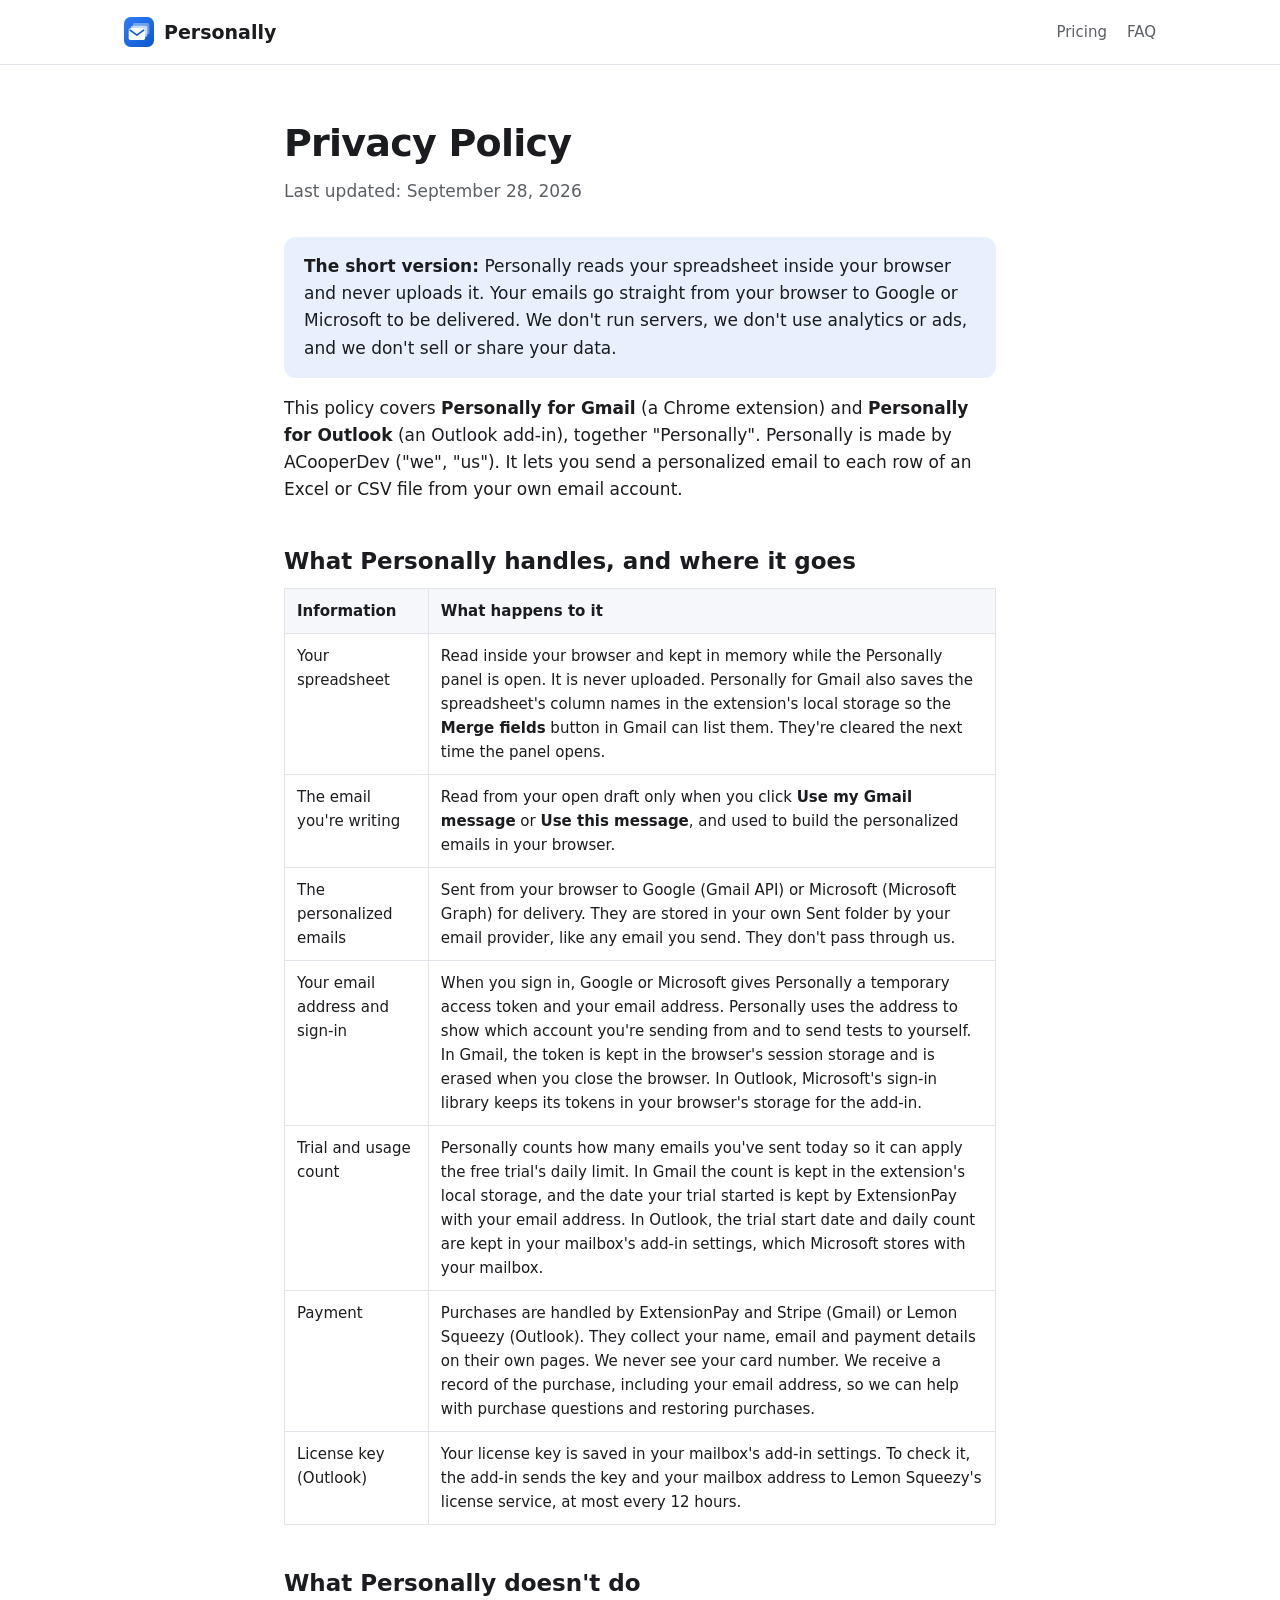
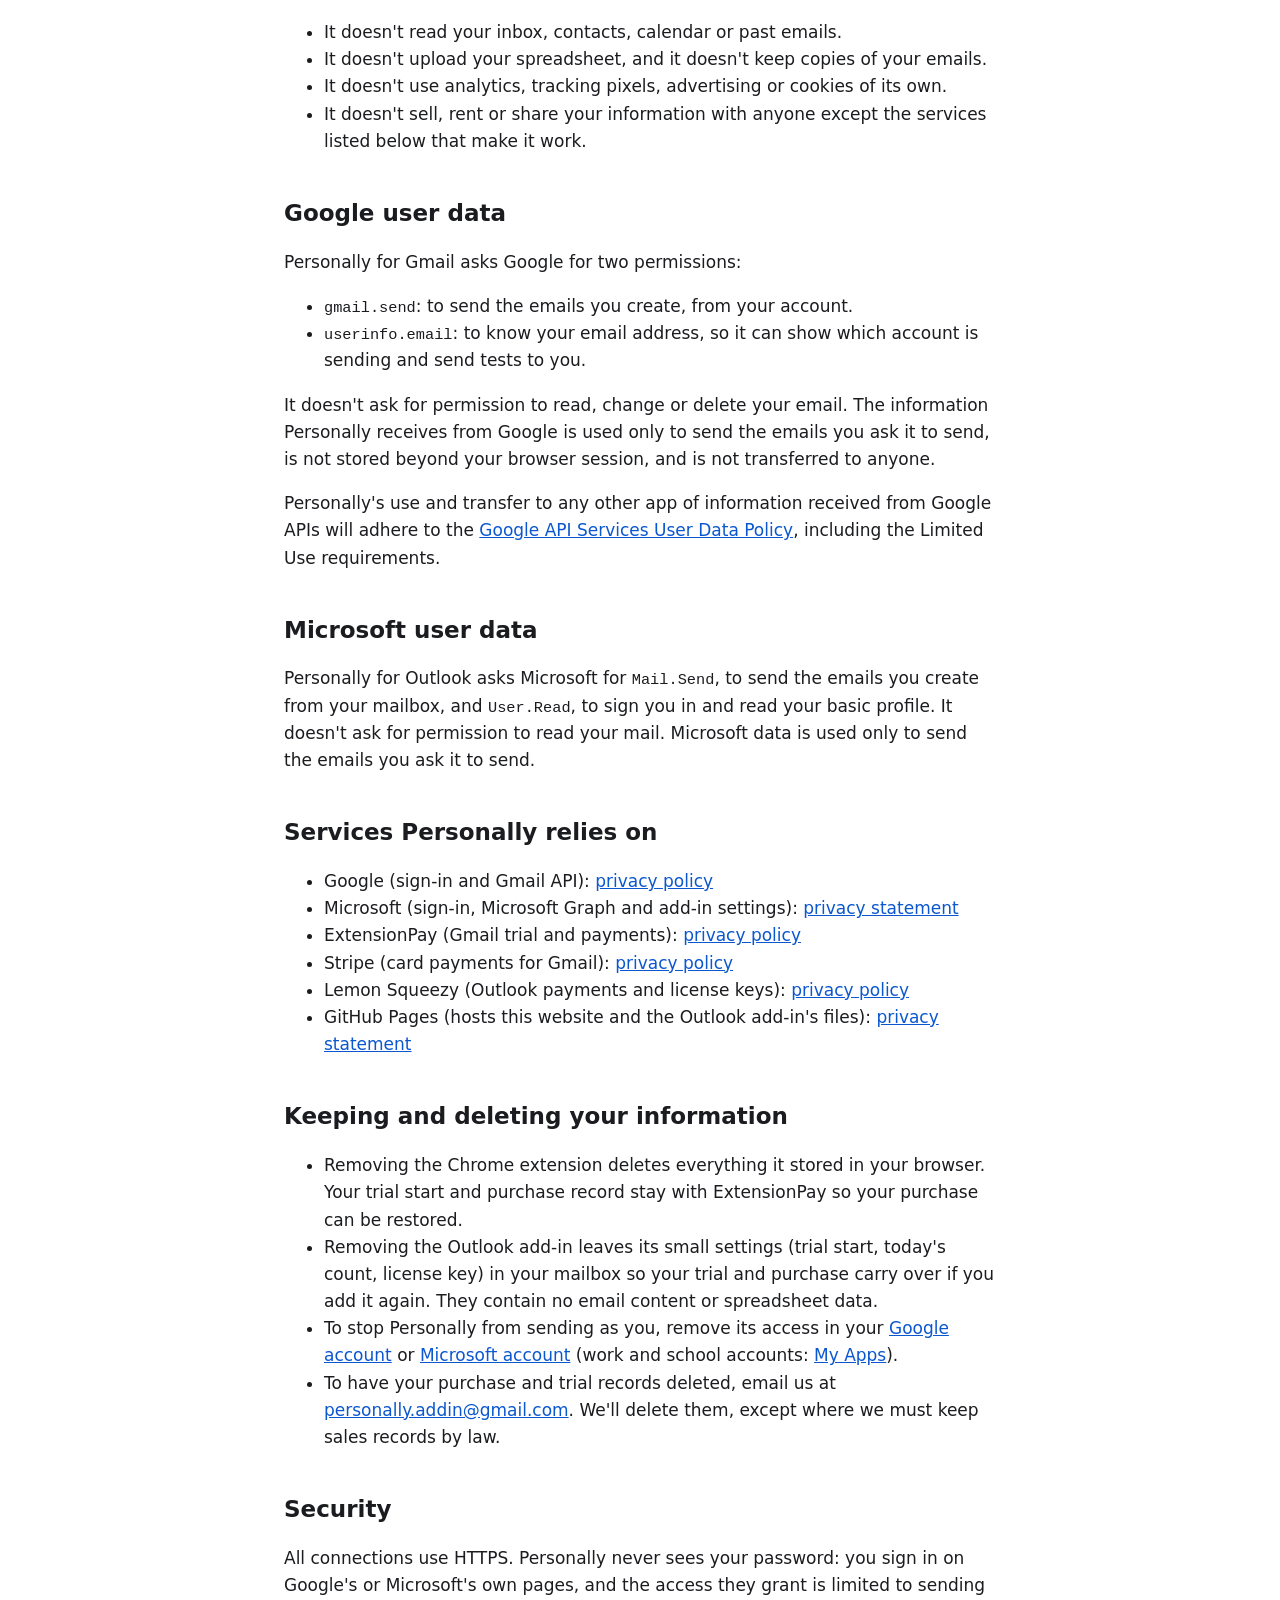
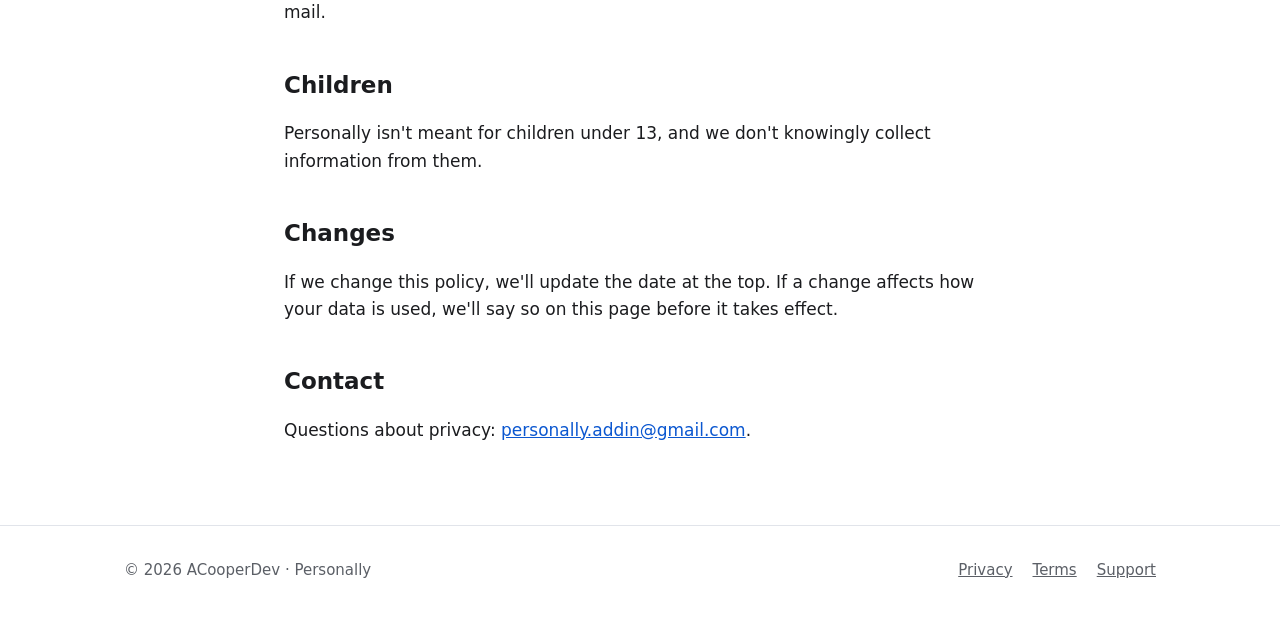
==== privacy.html @ c6eaa3c3 "Publish 2026-09-28" ====
<!doctype html>
<html lang="en">
  <head>
    <meta charset="utf-8" />
    <meta name="viewport" content="width=device-width, initial-scale=1" />
    <title>Privacy Policy · Personally</title>
    <meta name="description" content="How Personally for Gmail and Personally for Outlook handle your data." />
    <link rel="icon" href="icon.svg" type="image/svg+xml" />
    <link rel="icon" href="icon-64.png" type="image/png" sizes="64x64" />
    <link rel="stylesheet" href="style.css" />
  </head>
  <body>
    <header class="site-header">
      <div class="wrap">
        <a class="brand" href="./"><img src="icon.svg" alt="" />Personally</a>
        <nav>
          <a href="./#pricing">Pricing</a>
          <a href="./#faq">FAQ</a>
        </nav>
      </div>
    </header>

    <main class="wrap doc">
      <h1>Privacy Policy</h1>
      <p class="updated">Last updated: September 28, 2026</p>

      <p class="callout">
        <strong>The short version:</strong> Personally reads your spreadsheet inside your browser and never uploads it. Your emails go
        straight from your browser to Google or Microsoft to be delivered. We don't run servers, we don't use analytics or ads, and we
        don't sell or share your data.
      </p>

      <p>
        This policy covers <strong>Personally for Gmail</strong> (a Chrome extension) and <strong>Personally for Outlook</strong> (an
        Outlook add-in), together "Personally". Personally is made by ACooperDev ("we", "us"). It lets you send a personalized email to
        each row of an Excel or CSV file from your own email account.
      </p>

      <h2>What Personally handles, and where it goes</h2>
      <div class="table-scroll">
        <table>
          <tr>
            <th>Information</th>
            <th>What happens to it</th>
          </tr>
          <tr>
            <td>Your spreadsheet</td>
            <td>
              Read inside your browser and kept in memory while the Personally panel is open. It is never uploaded. Personally for Gmail
              also saves the spreadsheet's column names in the extension's local storage so the <strong>Merge fields</strong> button in
              Gmail can list them. They're cleared the next time the panel opens.
            </td>
          </tr>
          <tr>
            <td>The email you're writing</td>
            <td>
              Read from your open draft only when you click <strong>Use my Gmail message</strong> or <strong>Use this message</strong>,
              and used to build the personalized emails in your browser.
            </td>
          </tr>
          <tr>
            <td>The personalized emails</td>
            <td>
              Sent from your browser to Google (Gmail API) or Microsoft (Microsoft Graph) for delivery. They are stored in your own Sent
              folder by your email provider, like any email you send. They don't pass through us.
            </td>
          </tr>
          <tr>
            <td>Your email address and sign-in</td>
            <td>
              When you sign in, Google or Microsoft gives Personally a temporary access token and your email address. Personally uses the
              address to show which account you're sending from and to send tests to yourself. In Gmail, the token is kept in the
              browser's session storage and is erased when you close the browser. In Outlook, Microsoft's sign-in library keeps its
              tokens in your browser's storage for the add-in.
            </td>
          </tr>
          <tr>
            <td>Trial and usage count</td>
            <td>
              Personally counts how many emails you've sent today so it can apply the free trial's daily limit. In Gmail the count is kept
              in the extension's local storage, and the date your trial started is kept by ExtensionPay with your email address. In
              Outlook, the trial start date and daily count are kept in your mailbox's add-in settings, which Microsoft stores with your
              mailbox.
            </td>
          </tr>
          <tr>
            <td>Payment</td>
            <td>
              Purchases are handled by ExtensionPay and Stripe (Gmail) or Lemon Squeezy (Outlook). They collect your name, email and
              payment details on their own pages. We never see your card number. We receive a record of the purchase, including your
              email address, so we can help with purchase questions and restoring purchases.
            </td>
          </tr>
          <tr>
            <td>License key (Outlook)</td>
            <td>
              Your license key is saved in your mailbox's add-in settings. To check it, the add-in sends the key and your mailbox address
              to Lemon Squeezy's license service, at most every 12 hours.
            </td>
          </tr>
        </table>
      </div>

      <h2>What Personally doesn't do</h2>
      <ul>
        <li>It doesn't read your inbox, contacts, calendar or past emails.</li>
        <li>It doesn't upload your spreadsheet, and it doesn't keep copies of your emails.</li>
        <li>It doesn't use analytics, tracking pixels, advertising or cookies of its own.</li>
        <li>It doesn't sell, rent or share your information with anyone except the services listed below that make it work.</li>
      </ul>

      <h2>Google user data</h2>
      <p>Personally for Gmail asks Google for two permissions:</p>
      <ul>
        <li><code>gmail.send</code>: to send the emails you create, from your account.</li>
        <li><code>userinfo.email</code>: to know your email address, so it can show which account is sending and send tests to you.</li>
      </ul>
      <p>
        It doesn't ask for permission to read, change or delete your email. The information Personally receives from Google is used only
        to send the emails you ask it to send, is not stored beyond your browser session, and is not transferred to anyone.
      </p>
      <p>
        Personally's use and transfer to any other app of information received from Google APIs will adhere to the
        <a href="https://developers.google.com/terms/api-services-user-data-policy">Google API Services User Data Policy</a>, including
        the Limited Use requirements.
      </p>

      <h2>Microsoft user data</h2>
      <p>
        Personally for Outlook asks Microsoft for <code>Mail.Send</code>, to send the emails you create from your mailbox, and
        <code>User.Read</code>, to sign you in and read your basic profile. It doesn't ask for permission to read your mail. Microsoft
        data is used only to send the emails you ask it to send.
      </p>

      <h2>Services Personally relies on</h2>
      <ul>
        <li>Google (sign-in and Gmail API): <a href="https://policies.google.com/privacy">privacy policy</a></li>
        <li>Microsoft (sign-in, Microsoft Graph and add-in settings): <a href="https://privacy.microsoft.com/privacystatement">privacy statement</a></li>
        <li>ExtensionPay (Gmail trial and payments): <a href="https://extensionpay.com/privacy">privacy policy</a></li>
        <li>Stripe (card payments for Gmail): <a href="https://stripe.com/privacy">privacy policy</a></li>
        <li>Lemon Squeezy (Outlook payments and license keys): <a href="https://www.lemonsqueezy.com/privacy">privacy policy</a></li>
        <li>GitHub Pages (hosts this website and the Outlook add-in's files): <a href="https://docs.github.com/site-policy/privacy-policies/github-general-privacy-statement">privacy statement</a></li>
      </ul>

      <h2>Keeping and deleting your information</h2>
      <ul>
        <li>
          Removing the Chrome extension deletes everything it stored in your browser. Your trial start and purchase record stay with
          ExtensionPay so your purchase can be restored.
        </li>
        <li>
          Removing the Outlook add-in leaves its small settings (trial start, today's count, license key) in your mailbox so your trial and
          purchase carry over if you add it again. They contain no email content or spreadsheet data.
        </li>
        <li>
          To stop Personally from sending as you, remove its access in your
          <a href="https://myaccount.google.com/permissions">Google account</a> or
          <a href="https://account.live.com/consent/Manage">Microsoft account</a> (work and school accounts:
          <a href="https://myapps.microsoft.com">My Apps</a>).
        </li>
        <li>
          To have your purchase and trial records deleted, email us at
          <a href="mailto:personally.addin@gmail.com">personally.addin@gmail.com</a>. We'll delete them, except where we must keep sales records
          by law.
        </li>
      </ul>

      <h2>Security</h2>
      <p>
        All connections use HTTPS. Personally never sees your password: you sign in on Google's or Microsoft's own pages, and the access
        they grant is limited to sending mail.
      </p>

      <h2>Children</h2>
      <p>Personally isn't meant for children under 13, and we don't knowingly collect information from them.</p>

      <h2>Changes</h2>
      <p>
        If we change this policy, we'll update the date at the top. If a change affects how your data is used, we'll say so on this page
        before it takes effect.
      </p>

      <h2>Contact</h2>
      <p>Questions about privacy: <a href="mailto:personally.addin@gmail.com">personally.addin@gmail.com</a>.</p>
    </main>

    <footer class="site-footer">
      <div class="wrap">
        <span>© 2026 ACooperDev · Personally</span>
        <nav>
          <a href="privacy.html">Privacy</a>
          <a href="terms.html">Terms</a>
          <a href="mailto:personally.addin@gmail.com">Support</a>
        </nav>
      </div>
    </footer>
  </body>
</html>
---- style.css ----
:root {
  --bg: #ffffff;
  --fg: #1b1c1f;
  --muted: #5b5f66;
  --border: #e1e4ea;
  --surface: #f5f7fb;
  --card: #ffffff;
  --accent: #0b57d0;
  --accent-hover: #0a4bb3;
  --accent-fg: #ffffff;
  --accent-soft: #e8f0fe;
  --field-bg: #fff4d6;
  --field-fg: #7a4f01;
  --shadow: 0 1px 2px rgb(16 24 40 / 6%), 0 8px 24px rgb(16 24 40 / 8%);
  color-scheme: light dark;
}

@media (prefers-color-scheme: dark) {
  :root {
    --bg: #15171b;
    --fg: #e6e7ea;
    --muted: #a4a8b0;
    --border: #2c3038;
    --surface: #1c1f25;
    --card: #20242b;
    --accent: #8ab4f8;
    --accent-hover: #a8c7fa;
    --accent-fg: #0b1d3d;
    --accent-soft: #1e2a40;
    --field-bg: #3b2e05;
    --field-fg: #fdd663;
    --shadow: 0 1px 2px rgb(0 0 0 / 30%), 0 8px 24px rgb(0 0 0 / 35%);
  }
}

* {
  box-sizing: border-box;
}

html {
  -webkit-text-size-adjust: 100%;
}

body {
  margin: 0;
  background: var(--bg);
  color: var(--fg);
  font: 17px/1.6 system-ui, -apple-system, "Segoe UI", Roboto, "Helvetica Neue", sans-serif;
}

a {
  color: var(--accent);
}

a:hover {
  color: var(--accent-hover);
}

code,
.field {
  font: 0.9em/1 ui-monospace, "SF Mono", Menlo, Consolas, monospace;
}

.field {
  display: inline-block;
  padding: 0.15em 0.35em;
  border-radius: 5px;
  background: var(--field-bg);
  color: var(--field-fg);
  white-space: nowrap;
}

.wrap {
  max-width: 1080px;
  margin: 0 auto;
  padding: 0 24px;
}

/* Header */

.site-header {
  border-bottom: 1px solid var(--border);
}

.site-header .wrap {
  display: flex;
  align-items: center;
  justify-content: space-between;
  gap: 16px;
  height: 64px;
}

.brand {
  display: flex;
  align-items: center;
  gap: 10px;
  color: var(--fg);
  font-weight: 700;
  font-size: 19px;
  text-decoration: none;
}

.brand:hover {
  color: var(--fg);
}

.brand img {
  width: 30px;
  height: 30px;
}

.site-header nav {
  display: flex;
  gap: 20px;
  font-size: 15px;
}

.site-header nav a {
  color: var(--muted);
  text-decoration: none;
}

.site-header nav a:hover {
  color: var(--fg);
}

/* Buttons */

.buttons {
  display: flex;
  flex-wrap: wrap;
  gap: 12px;
}

.button {
  display: inline-flex;
  align-items: center;
  gap: 8px;
  padding: 12px 20px;
  border-radius: 999px;
  border: 1px solid var(--accent);
  background: var(--accent);
  color: var(--accent-fg);
  font-weight: 600;
  font-size: 16px;
  text-decoration: none;
}

a.button:hover {
  background: var(--accent-hover);
  border-color: var(--accent-hover);
  color: var(--accent-fg);
}

.button.secondary {
  background: transparent;
  color: var(--accent);
}

a.button.secondary:hover {
  background: var(--accent-soft);
  color: var(--accent);
}

/* Hero */

.hero {
  padding: 72px 0 64px;
}

.hero .wrap {
  display: grid;
  grid-template-columns: 1.05fr 1fr;
  gap: 56px;
  align-items: center;
}

.hero h1 {
  margin: 0 0 20px;
  font-size: clamp(34px, 5vw, 50px);
  line-height: 1.1;
  letter-spacing: -0.02em;
}

.lede {
  margin: 0 0 28px;
  font-size: 19px;
  color: var(--muted);
}

.fine {
  margin: 16px 0 0;
  font-size: 15px;
  color: var(--muted);
}

/* Hero illustration: spreadsheet rows becoming emails */

.demo {
  display: grid;
  gap: 16px;
}

.sheet,
.mail {
  background: var(--card);
  border: 1px solid var(--border);
  border-radius: 12px;
  box-shadow: var(--shadow);
}

.sheet {
  overflow: hidden;
  font-size: 14px;
}

.sheet table {
  width: 100%;
  border-collapse: collapse;
}

.sheet th,
.sheet td {
  padding: 8px 12px;
  border-bottom: 1px solid var(--border);
  text-align: left;
  white-space: nowrap;
}

.sheet th {
  background: var(--surface);
  font-weight: 600;
}

.sheet th .field {
  font-size: 12px;
}

.sheet tr:last-child td {
  border-bottom: 0;
}

.sheet td:nth-child(2) {
  color: var(--muted);
}

.mails {
  display: grid;
  grid-template-columns: repeat(3, 1fr);
  gap: 12px;
}

.mail {
  padding: 12px 14px;
  font-size: 13.5px;
  line-height: 1.45;
}

.mail .to {
  color: var(--muted);
  font-size: 12px;
  overflow: hidden;
  text-overflow: ellipsis;
  white-space: nowrap;
}

.mail .subject {
  margin: 2px 0 6px;
  font-weight: 600;
}

.mail mark {
  background: var(--accent-soft);
  color: inherit;
  border-radius: 3px;
  padding: 0 2px;
}

.arrow {
  text-align: center;
  color: var(--muted);
  font-size: 14px;
}

/* Sections */

section {
  padding: 64px 0;
}

section.alt {
  background: var(--surface);
  border-top: 1px solid var(--border);
  border-bottom: 1px solid var(--border);
}

section h2 {
  margin: 0 0 12px;
  font-size: clamp(26px, 3.5vw, 34px);
  line-height: 1.2;
  letter-spacing: -0.01em;
}

.section-lede {
  margin: 0 0 36px;
  max-width: 640px;
  color: var(--muted);
}

.grid {
  display: grid;
  grid-template-columns: repeat(3, 1fr);
  gap: 24px;
}

.card {
  padding: 24px;
  background: var(--card);
  border: 1px solid var(--border);
  border-radius: 14px;
}

.card h3 {
  margin: 0 0 8px;
  font-size: 18px;
}

.card p {
  margin: 0;
  color: var(--muted);
  font-size: 16px;
}

.step-num {
  display: inline-grid;
  place-items: center;
  width: 32px;
  height: 32px;
  margin-bottom: 14px;
  border-radius: 50%;
  background: var(--accent);
  color: var(--accent-fg);
  font-weight: 700;
}

/* Pricing */

.pricing {
  display: grid;
  grid-template-columns: 1fr 1fr;
  gap: 24px;
  max-width: 760px;
}

.price {
  margin: 8px 0 4px;
  font-size: 40px;
  font-weight: 700;
  letter-spacing: -0.02em;
  color: var(--fg);
}

.price small {
  font-size: 17px;
  font-weight: 500;
  color: var(--muted);
  letter-spacing: 0;
}

.card ul {
  margin: 12px 0 0;
  padding-left: 20px;
  color: var(--muted);
  font-size: 16px;
}

.card.featured {
  border: 2px solid var(--accent);
}

/* FAQ */

.faq {
  max-width: 760px;
}

.faq details {
  border-bottom: 1px solid var(--border);
  padding: 16px 0;
}

.faq summary {
  cursor: pointer;
  font-weight: 600;
  font-size: 18px;
}

.faq details p {
  margin: 10px 0 0;
  color: var(--muted);
}

/* Legal pages */

.doc {
  max-width: 760px;
  padding-top: 48px;
  padding-bottom: 64px;
}

.doc h1 {
  margin: 0 0 4px;
  font-size: 38px;
  letter-spacing: -0.02em;
}

.doc .updated {
  margin: 0 0 32px;
  color: var(--muted);
}

.doc h2 {
  margin: 40px 0 8px;
  font-size: 23px;
}

.doc h3 {
  margin: 24px 0 4px;
  font-size: 18px;
}

.doc table {
  width: 100%;
  border-collapse: collapse;
  font-size: 15px;
}

.doc th,
.doc td {
  padding: 10px 12px;
  border: 1px solid var(--border);
  text-align: left;
  vertical-align: top;
}

.doc th {
  background: var(--surface);
}

.doc .table-scroll {
  overflow-x: auto;
}

.callout {
  padding: 16px 20px;
  border-radius: 12px;
  background: var(--accent-soft);
}

/* Footer */

.site-footer {
  padding: 32px 0 48px;
  border-top: 1px solid var(--border);
  color: var(--muted);
  font-size: 15px;
}

.site-footer .wrap {
  display: flex;
  flex-wrap: wrap;
  justify-content: space-between;
  gap: 12px 24px;
}

.site-footer nav {
  display: flex;
  flex-wrap: wrap;
  gap: 20px;
}

.site-footer a {
  color: var(--muted);
}

/* Screenshots */

.tabs > input {
  position: absolute;
  opacity: 0;
  pointer-events: none;
}

.tabs > label {
  display: inline-block;
  margin: 0 8px 24px 0;
  padding: 8px 18px;
  border: 1px solid var(--border);
  border-radius: 999px;
  color: var(--muted);
  font-weight: 600;
  cursor: pointer;
}

.tabs > input:checked + label {
  background: var(--accent);
  border-color: var(--accent);
  color: var(--accent-fg);
}

.tabs > input:focus-visible + label {
  outline: 2px solid var(--accent);
  outline-offset: 2px;
}

.shots {
  display: none;
  grid-template-columns: repeat(3, 1fr);
  gap: 24px;
}

#tab-gmail:checked ~ #shots-gmail,
#tab-outlook:checked ~ #shots-outlook {
  display: grid;
}

.shots figure {
  margin: 0;
}

.shots img {
  display: block;
  width: 100%;
  height: auto;
  background: #fff;
  border: 1px solid var(--border);
  border-radius: 14px;
  box-shadow: var(--shadow);
}

.shots figcaption {
  margin-top: 16px;
  color: var(--muted);
}

.shots figcaption strong {
  display: block;
  margin-bottom: 4px;
  color: var(--fg);
  font-size: 18px;
}

.button.soon {
  cursor: default;
  opacity: 0.75;
}

/* Narrow screens */

@media (max-width: 860px) {
  .hero {
    padding: 40px 0 48px;
  }

  .hero .wrap,
  .grid,
  .pricing,
  #tab-gmail:checked ~ #shots-gmail,
  #tab-outlook:checked ~ #shots-outlook {
    grid-template-columns: 1fr;
  }

  .hero .wrap {
    gap: 40px;
  }

  .shots img {
    max-width: 380px;
  }

  section {
    padding: 48px 0;
  }
}

@media (max-width: 560px) {
  .wrap {
    padding: 0 16px;
  }

  .site-header nav a.optional {
    display: none;
  }

  .mails {
    grid-template-columns: 1fr;
  }

  .mail:nth-child(n + 2) {
    display: none;
  }

  .sheet th:nth-child(3),
  .sheet td:nth-child(3) {
    display: none;
  }
}
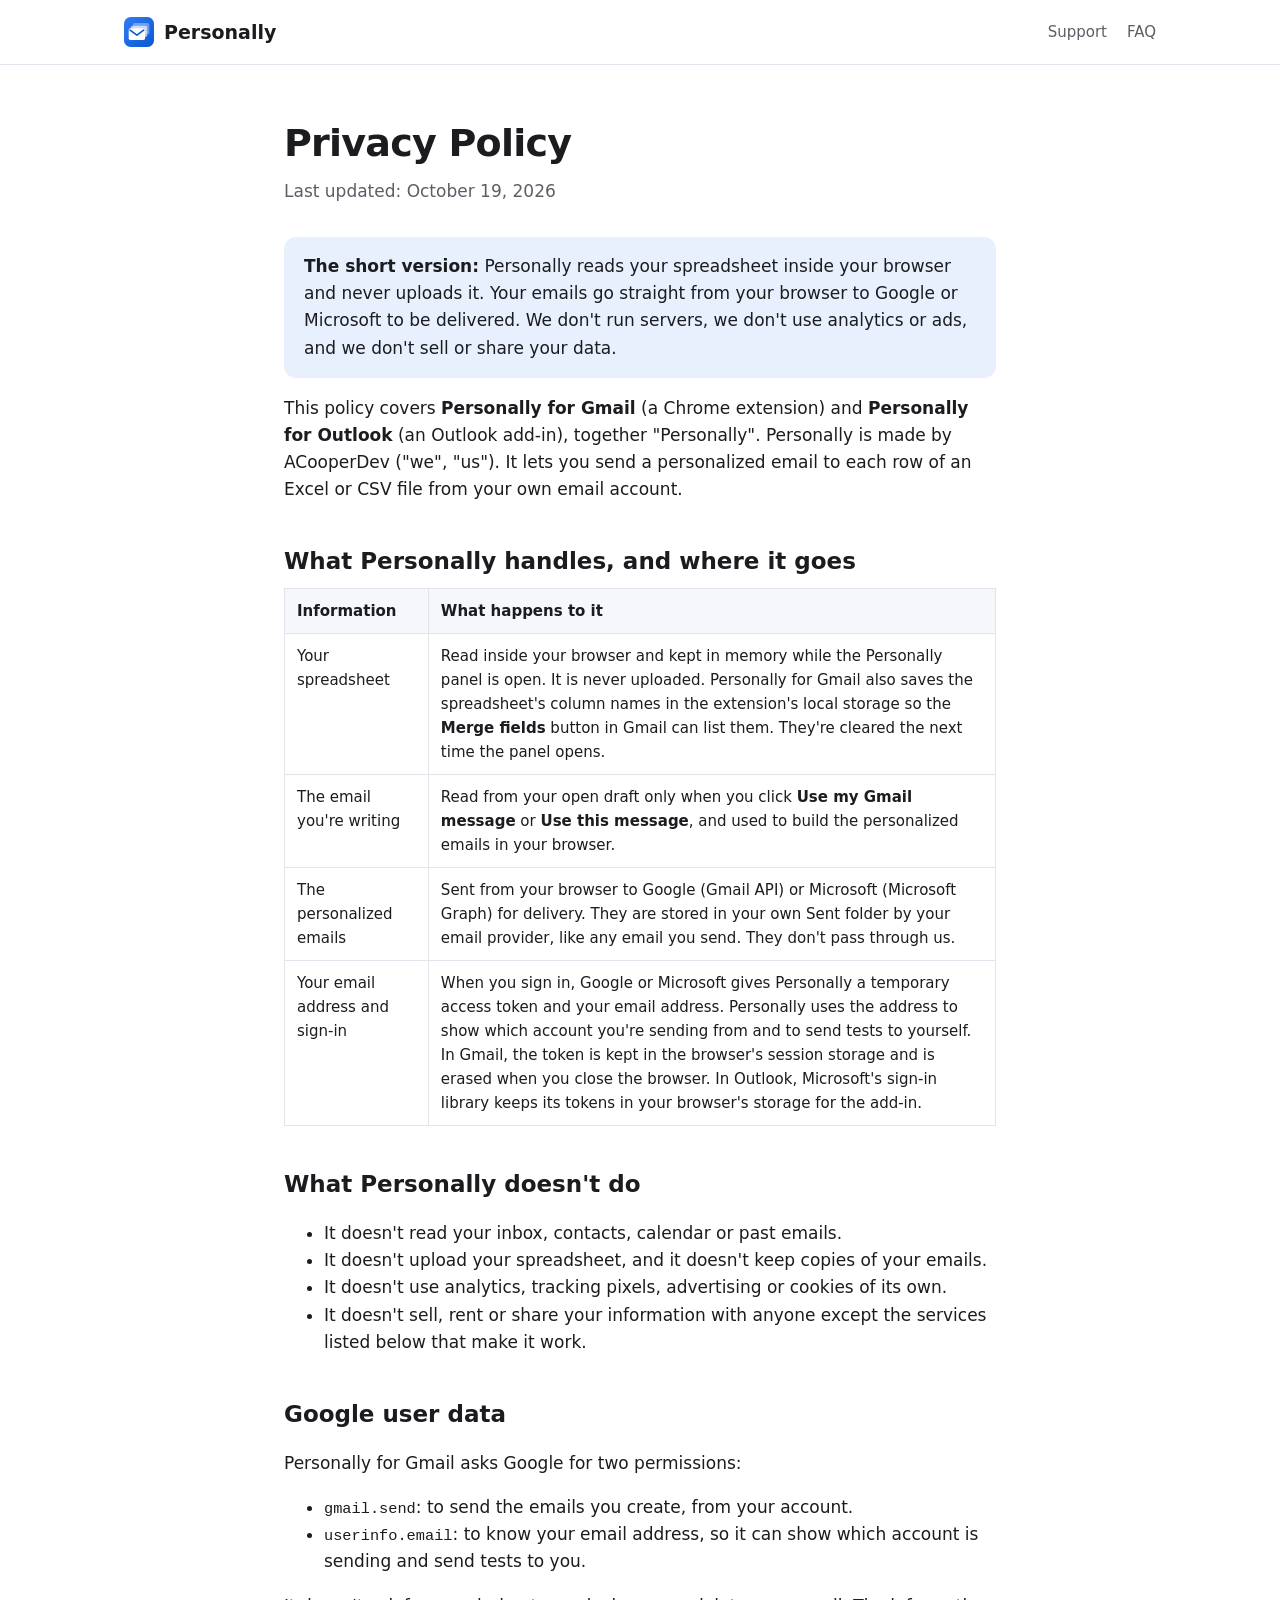
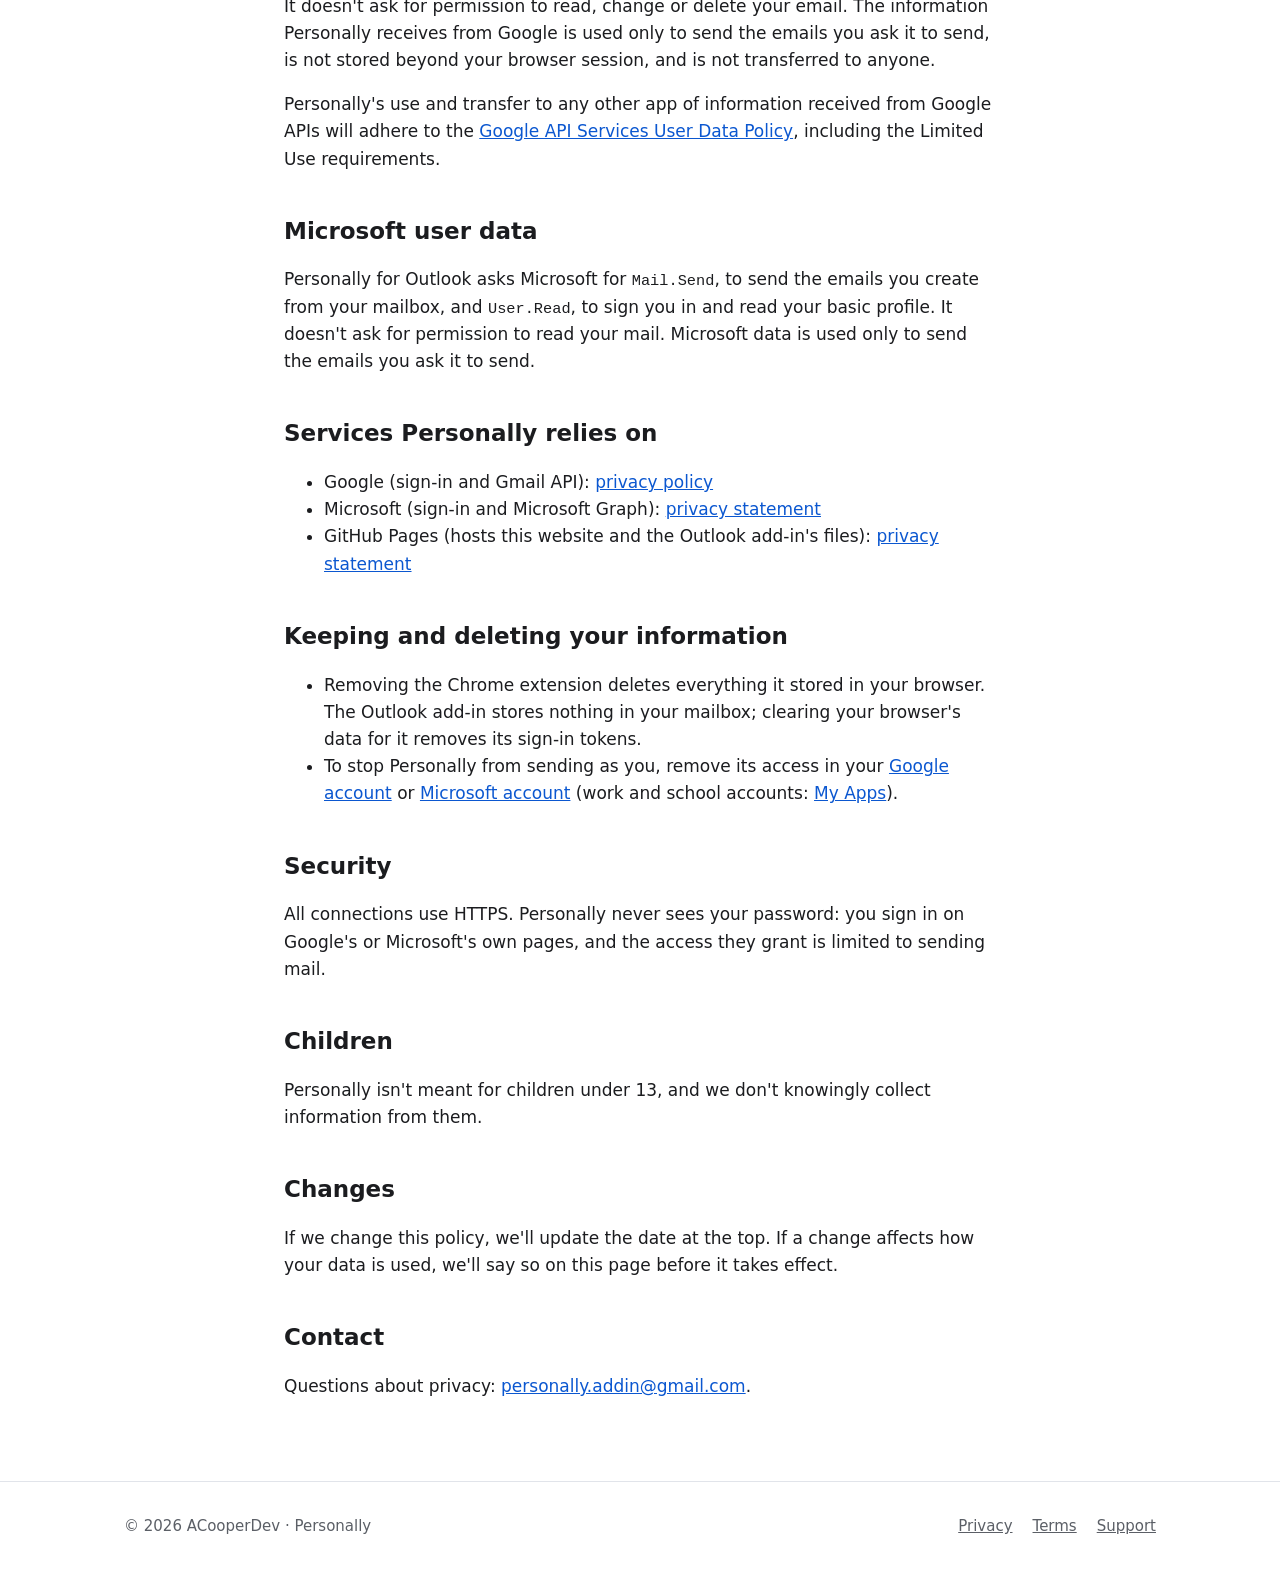
==== commit 12cba30c: "Publish 2026-10-20" ====
--- a/privacy.html
+++ b/privacy.html
@@ -14,7 +14,7 @@
       <div class="wrap">
         <a class="brand" href="./"><img src="icon.svg" alt="" />Personally</a>
         <nav>
-          <a href="./#pricing">Pricing</a>
+          <a href="./#support">Support</a>
           <a href="./#faq">FAQ</a>
         </nav>
       </div>
@@ -22,7 +22,7 @@
 
     <main class="wrap doc">
       <h1>Privacy Policy</h1>
-      <p class="updated">Last updated: September 28, 2026</p>
+      <p class="updated">Last updated: October 19, 2026</p>
 
       <p class="callout">
         <strong>The short version:</strong> Personally reads your spreadsheet inside your browser and never uploads it. Your emails go
@@ -74,30 +74,6 @@
               tokens in your browser's storage for the add-in.
             </td>
           </tr>
-          <tr>
-            <td>Trial and usage count</td>
-            <td>
-              Personally counts how many emails you've sent today so it can apply the free trial's daily limit. In Gmail the count is kept
-              in the extension's local storage, and the date your trial started is kept by ExtensionPay with your email address. In
-              Outlook, the trial start date and daily count are kept in your mailbox's add-in settings, which Microsoft stores with your
-              mailbox.
-            </td>
-          </tr>
-          <tr>
-            <td>Payment</td>
-            <td>
-              Purchases are handled by ExtensionPay and Stripe (Gmail) or Lemon Squeezy (Outlook). They collect your name, email and
-              payment details on their own pages. We never see your card number. We receive a record of the purchase, including your
-              email address, so we can help with purchase questions and restoring purchases.
-            </td>
-          </tr>
-          <tr>
-            <td>License key (Outlook)</td>
-            <td>
-              Your license key is saved in your mailbox's add-in settings. To check it, the add-in sends the key and your mailbox address
-              to Lemon Squeezy's license service, at most every 12 hours.
-            </td>
-          </tr>
         </table>
       </div>
 
@@ -135,33 +111,21 @@
       <h2>Services Personally relies on</h2>
       <ul>
         <li>Google (sign-in and Gmail API): <a href="https://policies.google.com/privacy">privacy policy</a></li>
-        <li>Microsoft (sign-in, Microsoft Graph and add-in settings): <a href="https://privacy.microsoft.com/privacystatement">privacy statement</a></li>
-        <li>ExtensionPay (Gmail trial and payments): <a href="https://extensionpay.com/privacy">privacy policy</a></li>
-        <li>Stripe (card payments for Gmail): <a href="https://stripe.com/privacy">privacy policy</a></li>
-        <li>Lemon Squeezy (Outlook payments and license keys): <a href="https://www.lemonsqueezy.com/privacy">privacy policy</a></li>
+        <li>Microsoft (sign-in and Microsoft Graph): <a href="https://privacy.microsoft.com/privacystatement">privacy statement</a></li>
         <li>GitHub Pages (hosts this website and the Outlook add-in's files): <a href="https://docs.github.com/site-policy/privacy-policies/github-general-privacy-statement">privacy statement</a></li>
       </ul>
 
       <h2>Keeping and deleting your information</h2>
       <ul>
         <li>
-          Removing the Chrome extension deletes everything it stored in your browser. Your trial start and purchase record stay with
-          ExtensionPay so your purchase can be restored.
-        </li>
-        <li>
-          Removing the Outlook add-in leaves its small settings (trial start, today's count, license key) in your mailbox so your trial and
-          purchase carry over if you add it again. They contain no email content or spreadsheet data.
+          Removing the Chrome extension deletes everything it stored in your browser. The Outlook add-in stores nothing in your mailbox;
+          clearing your browser's data for it removes its sign-in tokens.
         </li>
         <li>
           To stop Personally from sending as you, remove its access in your
           <a href="https://myaccount.google.com/permissions">Google account</a> or
           <a href="https://account.live.com/consent/Manage">Microsoft account</a> (work and school accounts:
           <a href="https://myapps.microsoft.com">My Apps</a>).
-        </li>
-        <li>
-          To have your purchase and trial records deleted, email us at
-          <a href="mailto:personally.addin@gmail.com">personally.addin@gmail.com</a>. We'll delete them, except where we must keep sales records
-          by law.
         </li>
       </ul>
 
--- a/style.css
+++ b/style.css
@@ -331,6 +331,37 @@
   font-size: 16px;
 }
 
+/* Download and install */
+
+.install {
+  display: grid;
+  grid-template-columns: 1fr 1fr;
+  gap: 24px;
+  align-items: start;
+}
+
+.install .buttons {
+  margin: 18px 0 4px;
+}
+
+.install ol {
+  margin: 16px 0;
+  padding-left: 22px;
+  font-size: 16px;
+}
+
+.install li {
+  margin: 8px 0;
+}
+
+.install code {
+  overflow-wrap: anywhere;
+}
+
+.install .fine {
+  font-size: 14px;
+}
+
 .step-num {
   display: inline-grid;
   place-items: center;
@@ -345,37 +376,17 @@
 
 /* Pricing */
 
-.pricing {
-  display: grid;
-  grid-template-columns: 1fr 1fr;
-  gap: 24px;
+.support {
   max-width: 760px;
 }
 
-.price {
-  margin: 8px 0 4px;
-  font-size: 40px;
-  font-weight: 700;
-  letter-spacing: -0.02em;
-  color: var(--fg);
-}
-
-.price small {
-  font-size: 17px;
-  font-weight: 500;
-  color: var(--muted);
-  letter-spacing: 0;
-}
-
-.card ul {
-  margin: 12px 0 0;
-  padding-left: 20px;
-  color: var(--muted);
-  font-size: 16px;
-}
-
-.card.featured {
-  border: 2px solid var(--accent);
+.support ul {
+  margin: 0 0 24px;
+  padding-left: 22px;
+}
+
+.support li {
+  margin: 6px 0;
 }
 
 /* FAQ */
@@ -564,7 +575,7 @@
 
   .hero .wrap,
   .grid,
-  .pricing,
+  .install,
   #tab-gmail:checked ~ #shots-gmail,
   #tab-outlook:checked ~ #shots-outlook {
     grid-template-columns: 1fr;
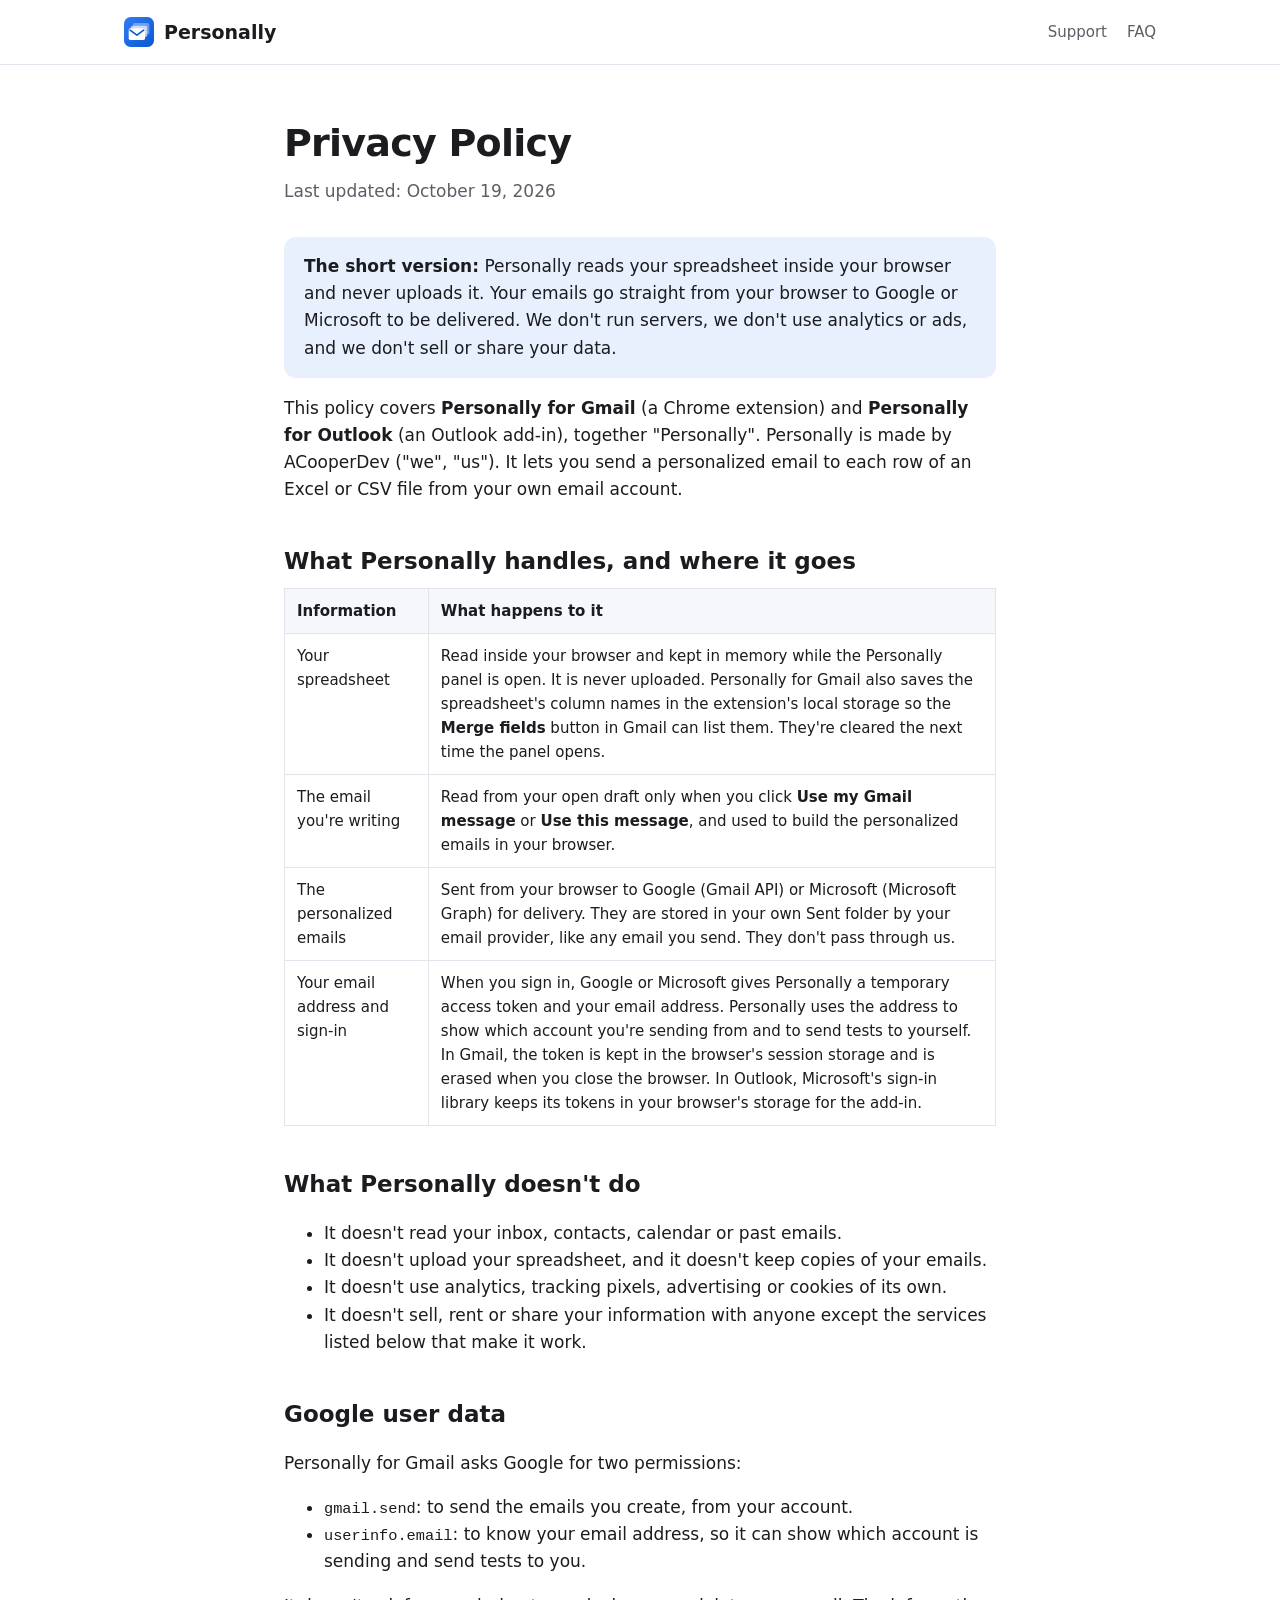
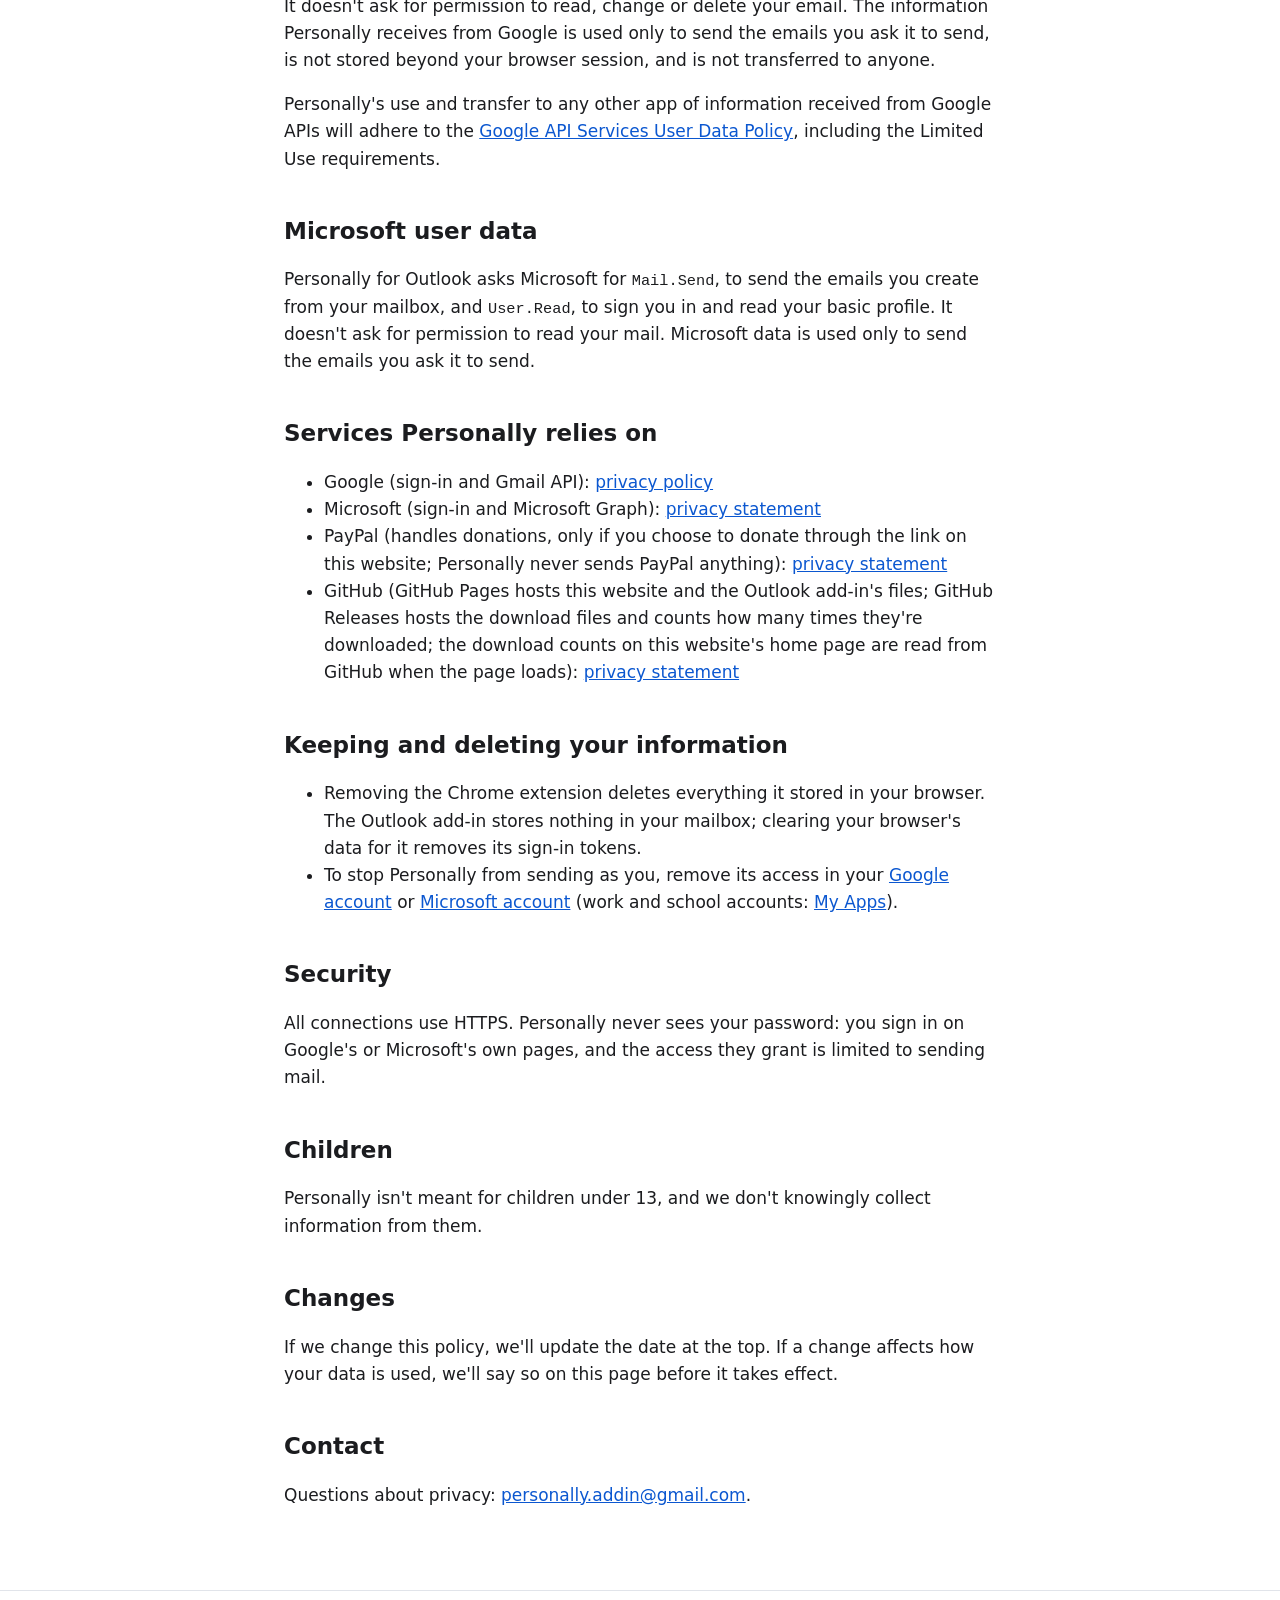
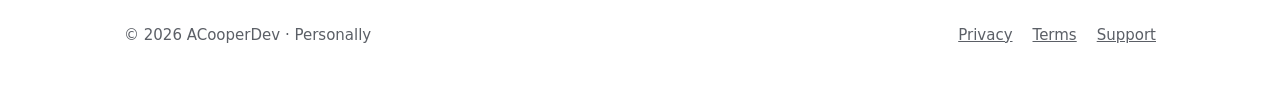
==== commit 4e1e4b10: "Publish 2026-10-22" ====
--- a/privacy.html
+++ b/privacy.html
@@ -112,7 +112,8 @@
       <ul>
         <li>Google (sign-in and Gmail API): <a href="https://policies.google.com/privacy">privacy policy</a></li>
         <li>Microsoft (sign-in and Microsoft Graph): <a href="https://privacy.microsoft.com/privacystatement">privacy statement</a></li>
-        <li>GitHub Pages (hosts this website and the Outlook add-in's files): <a href="https://docs.github.com/site-policy/privacy-policies/github-general-privacy-statement">privacy statement</a></li>
+        <li>PayPal (handles donations, only if you choose to donate through the link on this website; Personally never sends PayPal anything): <a href="https://www.paypal.com/myaccount/privacy/privacyhub">privacy statement</a></li>
+        <li>GitHub (GitHub Pages hosts this website and the Outlook add-in's files; GitHub Releases hosts the download files and counts how many times they're downloaded; the download counts on this website's home page are read from GitHub when the page loads): <a href="https://docs.github.com/site-policy/privacy-policies/github-general-privacy-statement">privacy statement</a></li>
       </ul>
 
       <h2>Keeping and deleting your information</h2>
--- a/style.css
+++ b/style.css
@@ -344,6 +344,12 @@
   margin: 18px 0 4px;
 }
 
+.downloads {
+  align-self: center;
+  font-size: 14px;
+  color: var(--muted);
+}
+
 .install ol {
   margin: 16px 0;
   padding-left: 22px;
@@ -561,11 +567,6 @@
   font-size: 18px;
 }
 
-.button.soon {
-  cursor: default;
-  opacity: 0.75;
-}
-
 /* Narrow screens */
 
 @media (max-width: 860px) {
